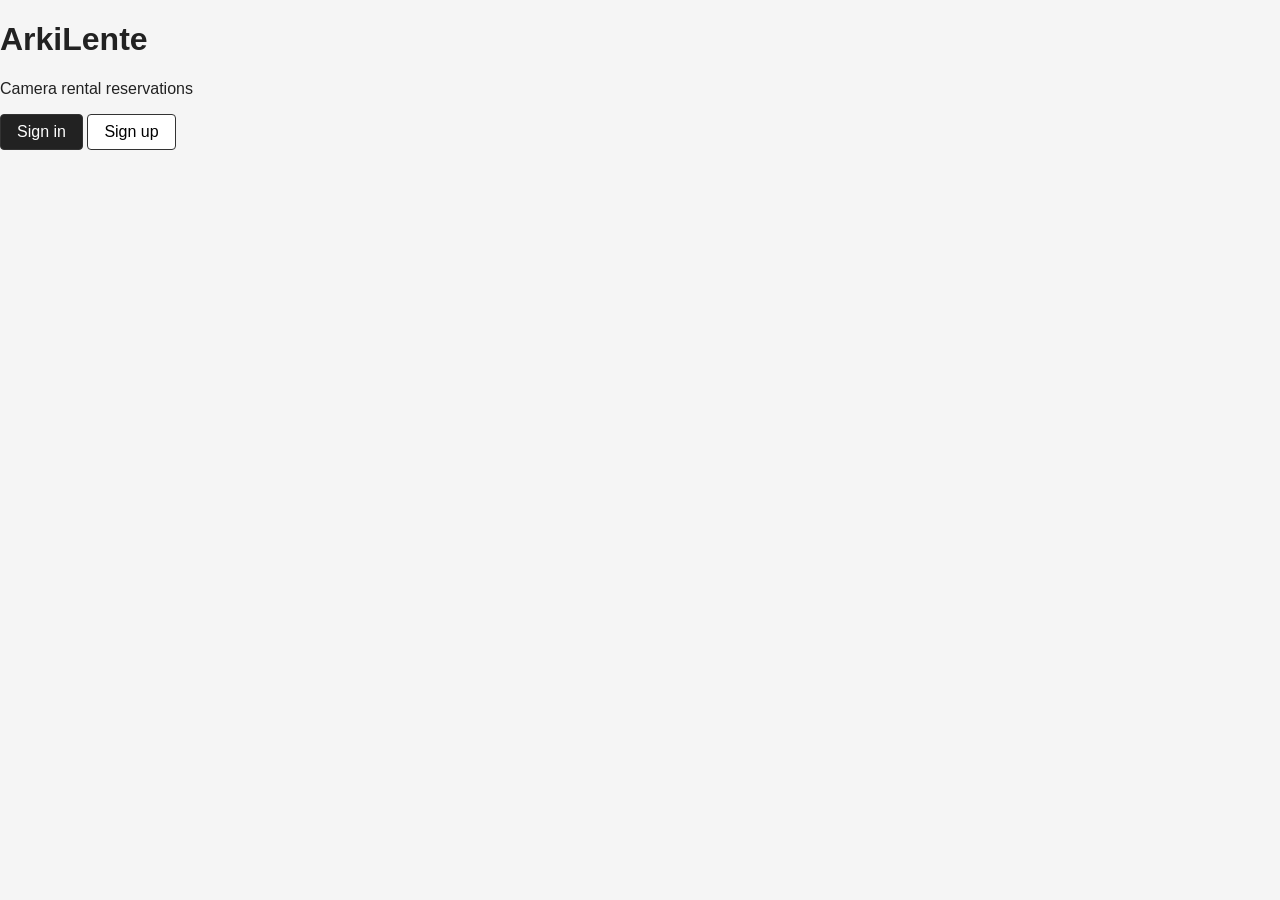
==== index.html @ e65f464d "add reservation form" ====
<!DOCTYPE html>
<html lang="en">
<head>
    <meta charset="UTF-8">
    <meta name="viewport" content="width=device-width, initial-scale=1.0">
    <title>ArkiLente</title>
    <link rel="stylesheet" href="shared/global.css">
    <link rel="stylesheet" href="login/style.css">
    <script src="shared/data.js" defer></script>
    <script src="shared/ui.js" defer></script>
    <script src="login/script.js"></script>
</head>
<body>
    <main class="landing">
        <h1 class="brand">ArkiLente</h1>
        <p class="tagline">Camera rental reservations</p>
        <div class="landing-buttons">
            <button type="button" id="openSignIn" class="btn-primary">Sign in</button>
            <button type="button" id="openSignUp">Sign up</button>
        </div>
    </main>

    <div id="signUpModal" class="modal hidden">
        <div class="modal-box">
            <button type="button" class="modal-x" id="closeSignUp" aria-label="Close">&times;</button>
            <h2>Sign up</h2>
            <form action="signUpForm" novalidate>
                <label for="signUpEmail">Email</label>
                <input type="email" id="signUpEmail" autocomplete="email">
                <div id="signUpEmailError" class="errors"></div>

                <label for="signUpPassword">Password</label>
                <input type="password" id="signUpPassword" autocomplete="new-password">
                <div id="signUpPasswordError" class="errors"></div>

                <label for="signUpConfirm">Confirm Password</label>
                <input type="password" id="signUpConfirm" autocomplete="new-password">
                <div id="signUpConfirmError" class="errors"></div>

                <div class="modal-actions">
                    <button type="submit" id="signUpBtn" class="btn-primary">Sign up</button>
                </div>
            </form>
            <p class="switch-text">Already have an account? <a href="#" id="toSignIn">Sign in</a></p>
        </div>
    </div>

    <div id="signInModal" class="modal hidden">
        <div class="modal-box">
            <button type="button" class="modal-x" id="closeSignIn" aria-label="Close">&times;</button>
            <h2>Sign up</h2>
            <form id="signInForm" novalidate>
                <label for="signInEmail">Email</label>
                <input type="email" id="signInEmail" autocomplete="email">
                <div id="signInEmailError" class="errors"></div>

                <label for="signInPassword">Password</label>
                <input type="password" id="signInPassword" autocomplete="current-password">
                <div id="signInPasswordError" class="errors"></div>

                <div>
                    <button type="submit" id="signInBtn" class="btn-primary">Sign in</button>
                </div>
            </form>
            <p class="switch-text">No account yet? <a href="#" id="toSignUp">Sign up</a></p>
        </div>
    </div>
</body>
</html>
---- shared/global.css ----
* {
  box-sizing: border-box;
}

body {
  margin: 0;
  font-family: Arial, Helvetica, sans-serif;
  color: #222;
  background: #f5f5f5;
}

button {
  padding: 8px 16px;
  border: 1px solid #333;
  background: #fff;
  border-radius: 4px;
  cursor: pointer;
  font-size: 1rem;
}

button:hover {
  background: #eee;
}

.btn-primary {
  background: #222;
  color: #fff;
}

.btn-primary:hover {
  background: #444;
}

.btn-danger {
  background: #b00020;
  border-color: #b00020;
  color: #fff;
}

.btn-danger:hover {
  background: #8e001a;
}

label {
  display: block;
  margin-top: 12px;
  font-weight: bold;
}

input {
  display: block;
  width: 100%;
  padding: 8px;
  margin-top: 4px;
  font-size: 1rem;
  border: 1px solid #999;
  border-radius: 4px;
}

.errors {
  margin: 4px 0 0;
  color: #b00020;
  font-size: 0.85rem;
}

.errors ul {
  margin: 4px 0 0;
  padding-left: 18px;
}

.hidden {
  display: none !important;
}

/* ---------- Modals ---------- */
.modal {
  position: fixed;
  inset: 0;
  background: rgba(0, 0, 0, 0.5);
  display: flex;
  align-items: center;
  justify-content: center;
  z-index: 100;
}

.modal.top {
  z-index: 200;
}

.modal-box {
  position: relative;
  width: 90%;
  max-width: 400px;
  max-height: 90vh;
  overflow-y: auto;
  padding: 24px;
  background: #fff;
  border-radius: 8px;
}

.modal-box h2 {
  margin-top: 0;
}

.modal-x {
  position: absolute;
  top: 8px;
  right: 8px;
  padding: 2px 10px;
  border: none;
  font-size: 1.4rem;
  line-height: 1.2;
}

.modal-actions {
  display: flex;
  gap: 8px;
  margin-top: 20px;
}
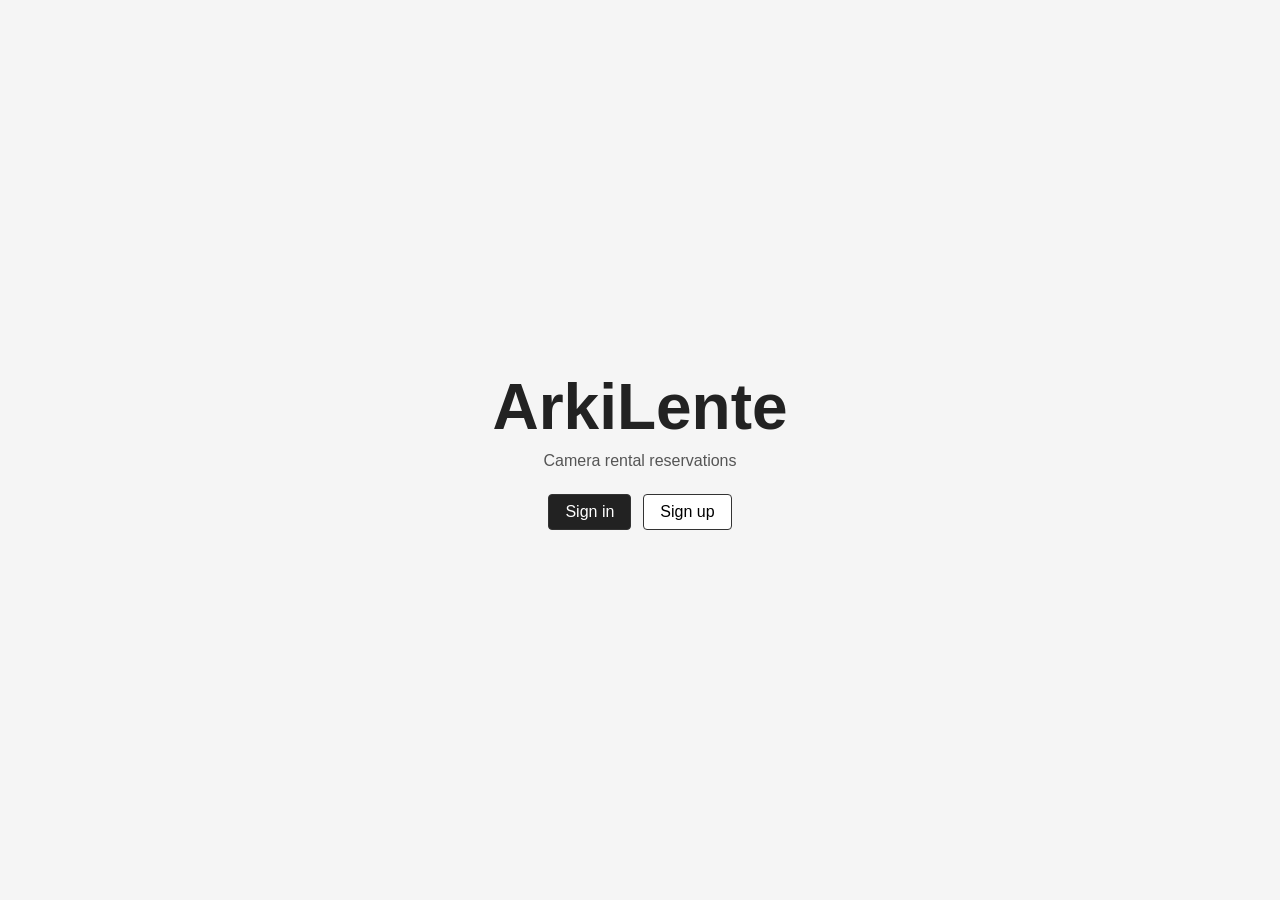
==== commit 13847efe: "Add reservation logic, user sign in and minor changes" ====
--- a/index.html
+++ b/index.html
@@ -8,7 +8,7 @@
     <link rel="stylesheet" href="login/style.css">
     <script src="shared/data.js" defer></script>
     <script src="shared/ui.js" defer></script>
-    <script src="login/script.js"></script>
+    <script src="login/script.js" defer></script>
 </head>
 <body>
     <main class="landing">
@@ -24,10 +24,18 @@
         <div class="modal-box">
             <button type="button" class="modal-x" id="closeSignUp" aria-label="Close">&times;</button>
             <h2>Sign up</h2>
-            <form action="signUpForm" novalidate>
+            <form id="signUpForm" novalidate>
+                <label for="signUpName">Full name</label>
+                <input type="text" id="signUpName" autocomplete="name">
+                <div id="signUpNameError" class="errors"></div>
+
                 <label for="signUpEmail">Email</label>
                 <input type="email" id="signUpEmail" autocomplete="email">
                 <div id="signUpEmailError" class="errors"></div>
+
+                <label for="signUpContact">Contact number</label>
+                <input type="tel" id="signUpContact" placeholder="09123456789" autocomplete="tel">
+                <div id="signUpContactError" class="errors"></div>
 
                 <label for="signUpPassword">Password</label>
                 <input type="password" id="signUpPassword" autocomplete="new-password">
@@ -36,6 +44,12 @@
                 <label for="signUpConfirm">Confirm Password</label>
                 <input type="password" id="signUpConfirm" autocomplete="new-password">
                 <div id="signUpConfirmError" class="errors"></div>
+
+                <div class="terms-row">
+                    <input type="checkbox" id="signUpTerms">
+                    <label for="signUpTerms">I agree to the Terms and Agreement</label>
+                </div>
+                <div id="signUpTermsError" class="errors"></div>
 
                 <div class="modal-actions">
                     <button type="submit" id="signUpBtn" class="btn-primary">Sign up</button>
@@ -48,7 +62,7 @@
     <div id="signInModal" class="modal hidden">
         <div class="modal-box">
             <button type="button" class="modal-x" id="closeSignIn" aria-label="Close">&times;</button>
-            <h2>Sign up</h2>
+            <h2>Sign in</h2>
             <form id="signInForm" novalidate>
                 <label for="signInEmail">Email</label>
                 <input type="email" id="signInEmail" autocomplete="email">
--- a/login/style.css
+++ b/login/style.css
@@ -0,0 +1,46 @@
+.landing {
+  min-height: 100vh;
+  display: flex;
+  flex-direction: column;
+  align-items: center;
+  justify-content: center;
+  text-align: center;
+  padding: 16px;
+}
+
+.brand {
+  margin: 0;
+  font-size: 4rem;
+}
+
+.tagline {
+  margin: 8px 0 24px;
+  color: #555;
+}
+
+.landing-buttons {
+  display: flex;
+  gap: 12px;
+}
+
+.switch-text {
+  margin: 16px 0 0;
+  font-size: 0.9rem;
+}
+
+.terms-row {
+  display: flex;
+  align-items: center;
+  gap: 8px;
+  margin-top: 12px;
+}
+
+.terms-row input {
+  width: auto;
+  margin: 0;
+}
+
+.terms-row label {
+  margin: 0;
+  font-weight: normal;
+}
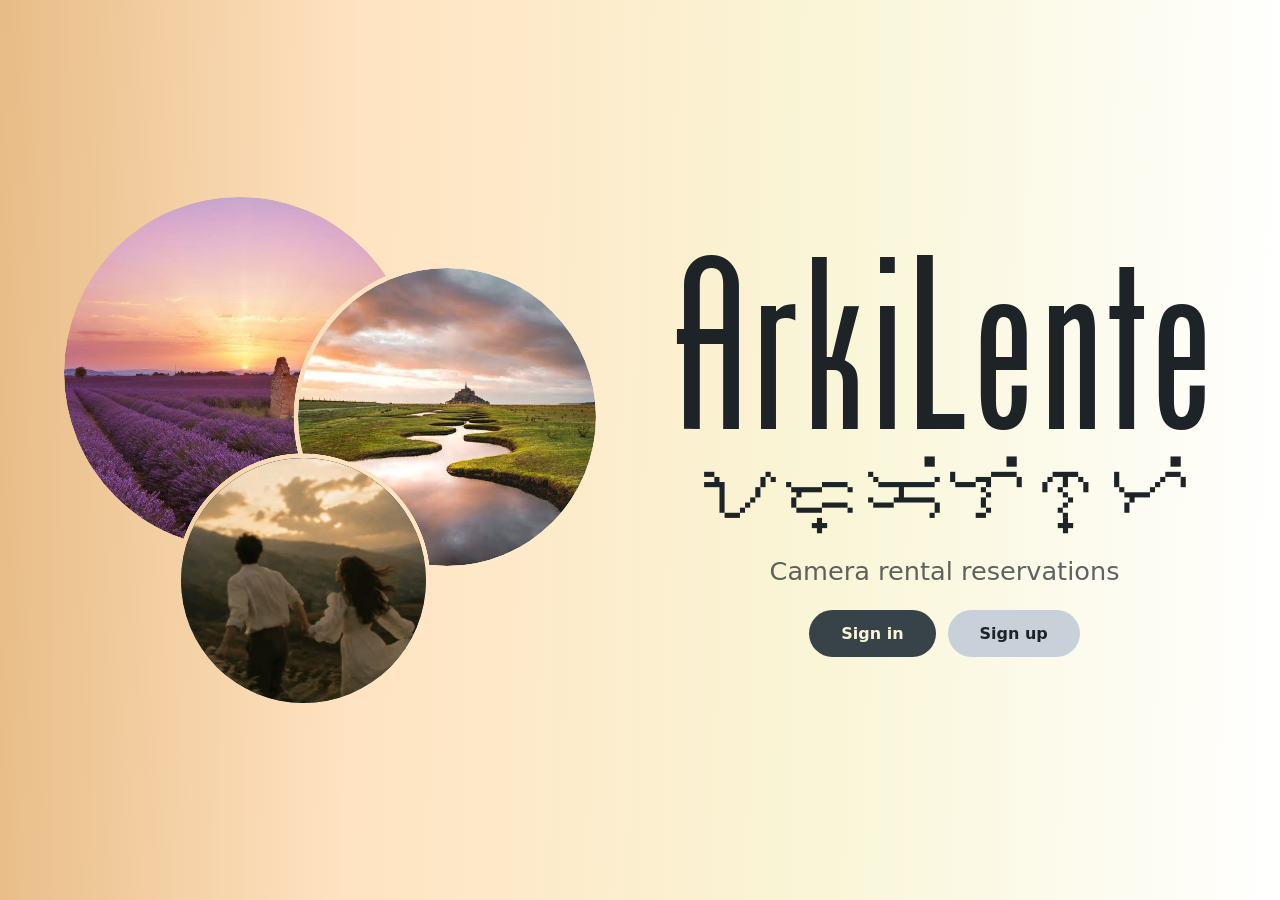
==== commit c32f3da8: "style landing page" ====
--- a/index.html
+++ b/index.html
@@ -12,11 +12,20 @@
 </head>
 <body>
     <main class="landing">
-        <h1 class="brand">ArkiLente</h1>
-        <p class="tagline">Camera rental reservations</p>
-        <div class="landing-buttons">
-            <button type="button" id="openSignIn" class="btn-primary">Sign in</button>
-            <button type="button" id="openSignUp">Sign up</button>
+        <div class="landing-art" aria-hidden="true">
+            <div class="circle circle-1"><img src="shared/circles/Circle1.jpg" alt="" onerror="this.remove()"></div>
+            <div class="circle circle-2"><img src="shared/circles/Circle2.jpg" alt="" onerror="this.remove()"></div>
+            <div class="circle circle-3"><img src="shared/circles/Circle3.jpg" alt="" onerror="this.remove()"></div>
+        </div>
+
+        <div class="landing-content">
+            <h1 class="brand">ArkiLente</h1>
+            <p class="baybayin" lang="tl-Tglg">ᜀᜇ᜔ᜃᜒᜎᜒᜈ᜔ᜆᜒ</p>
+            <p class="tagline">Camera rental reservations</p>
+            <div class="landing-buttons">
+                <button type="button" id="openSignIn" class="btn-primary">Sign in</button>
+                <button type="button" id="openSignUp">Sign up</button>
+            </div>
         </div>
     </main>
 
--- a/shared/global.css
+++ b/shared/global.css
@@ -2,6 +2,10 @@
   box-sizing: border-box;
 }
 
+html:has(.modal:not(.hidden)) {
+  scrollbar-gutter: auto;
+  overflow: hidden; 
+}
 body {
   margin: 0;
   font-family: Arial, Helvetica, sans-serif;
@@ -76,7 +80,11 @@
 .modal {
   position: fixed;
   inset: 0;
-  background: rgba(0, 0, 0, 0.5);
+  background: rgba(249, 246, 215, 0.65);
+  border-radius: 16px;
+  box-shadow: 0 4px 30px rgba(0, 0, 0, 0.1);
+  backdrop-filter: blur(10.2px);
+  -webkit-backdrop-filter: blur(10.2px);
   display: flex;
   align-items: center;
   justify-content: center;
@@ -94,7 +102,7 @@
   max-height: 90vh;
   overflow-y: auto;
   padding: 24px;
-  background: #fff;
+  background: #fffef3;
   border-radius: 8px;
 }
 
--- a/login/style.css
+++ b/login/style.css
@@ -1,26 +1,145 @@
+@font-face {
+  font-family: "Phenix American";
+  src: local("Phenix American"), url("../shared/fonts/PhenixAmerican.ttf") format("truetype");
+  font-display: swap;
+}
+
+:root {
+  --cream: #f9f6d7;
+  --sand: #e8bc86;
+  --slate: #384349;
+  --mist: #c8d1d9;
+  --ink: #1d2327;
+}
+
+body {
+  background: linear-gradient(271deg,rgba(255, 255, 255, 1) 0%, rgba(249, 246, 215, 1) 35%, rgba(255, 227, 194, 1) 72%, rgba(232, 188, 134, 1) 100%);
+  color: var(--ink);
+  font-family: "Segoe UI", system-ui, sans-serif;
+}
+
 .landing {
   min-height: 100vh;
   display: flex;
-  flex-direction: column;
   align-items: center;
   justify-content: center;
+  gap: clamp(32px, 6vw, 96px);
+  padding: 32px clamp(16px, 5vw, 80px);
+}
+
+.landing-art {
+  --gap: 0.8cqw;                 
+  container-type: inline-size;   
+  position: relative;
+  flex: 0 1 700px;
+  aspect-ratio: 1 / 0.95;
+  min-width: 0;
+}
+
+.circle {
+  position: absolute;
+  border-radius: 50%;
+  overflow: hidden;
+  width: var(--s);
+  aspect-ratio: 1;
+  left: var(--x);
+  top: var(--y);
+}
+
+.circle img {
+  width: 100%;
+  height: 100%;
+  object-fit: cover;
+  display: block;
+  border-radius: 50%;
+}
+
+/* placeholders for the landing art*/
+.circle-1 {
+  --s: 66cqw; --x: 0cqw; --y: 0cqw;
+  background: var(--sand); z-index: 1;
+  -webkit-mask-image:
+    radial-gradient(circle at 72cqw 41.3cqw, transparent calc(28cqw + var(--gap)), #000 calc(28cqw + var(--gap) + .5px)),
+    radial-gradient(circle at 45cqw 72cqw,   transparent calc(23cqw + var(--gap)), #000 calc(23cqw + var(--gap) + .5px));
+  mask-image:
+    radial-gradient(circle at 72cqw 41.3cqw, transparent calc(28cqw + var(--gap)), #000 calc(28cqw + var(--gap) + .5px)),
+    radial-gradient(circle at 45cqw 72cqw,   transparent calc(23cqw + var(--gap)), #000 calc(23cqw + var(--gap) + .5px));
+  -webkit-mask-composite: source-in;
+  mask-composite: intersect;
+}
+
+.circle-2 {
+  --s: 56cqw; --x: 44cqw; --y: 13.3cqw;
+  background: var(--mist); z-index: 2;
+  -webkit-mask-image: radial-gradient(circle at 1cqw 58.7cqw, transparent calc(23cqw + var(--gap)), #000 calc(23cqw + var(--gap) + .5px));
+  mask-image:         radial-gradient(circle at 1cqw 58.7cqw, transparent calc(23cqw + var(--gap)), #000 calc(23cqw + var(--gap) + .5px));
+}
+
+.circle-3 {
+  --s: 46cqw; --x: 22cqw; --y: 49cqw;
+  background: var(--slate); z-index: 3;
+}
+
+.landing-content {
+  flex: 0 1 auto;
   text-align: center;
-  padding: 16px;
 }
 
 .brand {
-  margin: 0;
-  font-size: 4rem;
+  margin: 0px;
+  font-family: "Phenix American", "Bebas Neue", Impact, "Arial Narrow", sans-serif;
+  font-weight: 500;
+  font-size: clamp(7rem, 18vw, 16rem);
+  line-height: 0.9;
+  color: var(--ink);
+}
+
+.baybayin {
+  margin: 0 0 16px;
+  line-height: 1.1;
+  font-family:"Noto Sans Tagalog", "Segoe UI Historic", sans-serif;
+  font-size: clamp(3.2rem, 6.4vw, 5.2rem);
+  color: var(--ink);
 }
 
 .tagline {
-  margin: 8px 0 24px;
-  color: #555;
+  margin: 0 0 24px;
+  font-family:"Segoe UI", system-ui, sans-serif;
+  font-size: clamp(1rem, 2vw, 1.6rem);
+  color: var(--ink);
+  opacity: 0.7;
 }
 
 .landing-buttons {
   display: flex;
+  justify-content: center;
   gap: 12px;
+}
+
+.landing-buttons button {
+  font-family:"Segoe UI", system-ui, sans-serif;
+  font-weight: 700;
+  font-size: 1rem;
+  padding: 14px 32px;
+  border: 0;
+  border-radius: 999px;
+  cursor: pointer;
+  background: var(--mist);
+  color: var(--ink);
+  transition: transform 0.15s ease, filter 0.15s ease;
+}
+
+.landing-buttons button.btn-primary {
+  background: var(--slate);
+  color: var(--cream);
+}
+
+.landing-buttons button:hover { transform: translateY(-1px); filter: brightness(1.06); }
+.landing-buttons button:focus-visible { outline: 3px solid var(--sand); outline-offset: 2px; }
+
+@media (max-width: 800px) {
+  .landing { flex-direction: column; justify-content: center; gap: 24px; }
+  .landing-art { flex: none; width: min(100%, 420px); }
 }
 
 .switch-text {
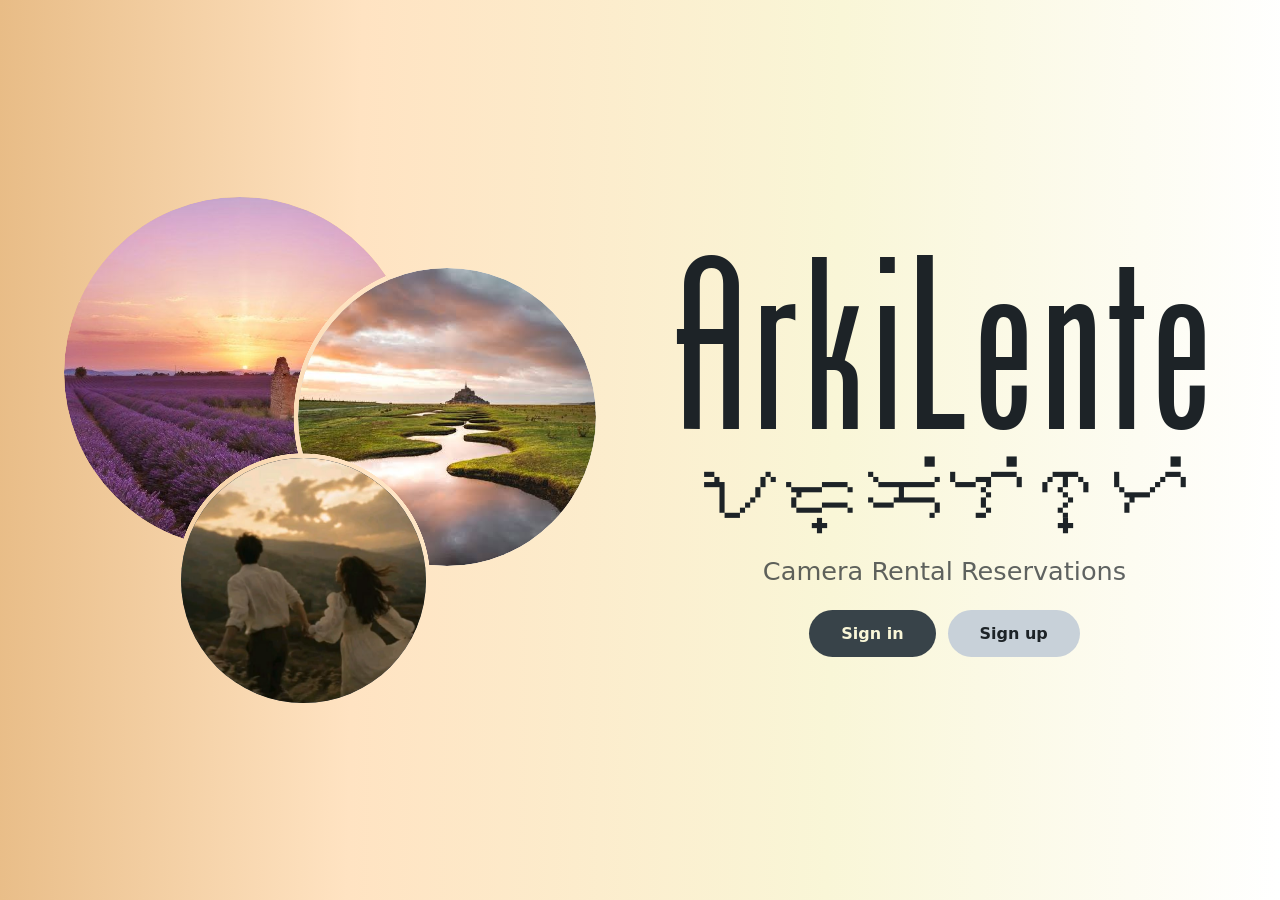
==== commit 12b88fc8: "fix layout" ====
--- a/index.html
+++ b/index.html
@@ -21,7 +21,7 @@
         <div class="landing-content">
             <h1 class="brand">ArkiLente</h1>
             <p class="baybayin" lang="tl-Tglg">ᜀᜇ᜔ᜃᜒᜎᜒᜈ᜔ᜆᜒ</p>
-            <p class="tagline">Camera rental reservations</p>
+            <p class="tagline">Camera Rental Reservations</p>
             <div class="landing-buttons">
                 <button type="button" id="openSignIn" class="btn-primary">Sign in</button>
                 <button type="button" id="openSignUp">Sign up</button>
@@ -35,23 +35,23 @@
             <h2>Sign up</h2>
             <form id="signUpForm" novalidate>
                 <label for="signUpName">Full name</label>
-                <input type="text" id="signUpName" autocomplete="name">
+                <input type="text" id="signUpName" autocomplete="name" placeholder="Enter your name">
                 <div id="signUpNameError" class="errors"></div>
 
                 <label for="signUpEmail">Email</label>
-                <input type="email" id="signUpEmail" autocomplete="email">
+                <input type="email" id="signUpEmail" autocomplete="email" placeholder="user@email.com">
                 <div id="signUpEmailError" class="errors"></div>
 
                 <label for="signUpContact">Contact number</label>
-                <input type="tel" id="signUpContact" placeholder="09123456789" autocomplete="tel">
+                <input type="tel" id="signUpContact" autocomplete="tel" placeholder="09123456789 or +6391234567" >
                 <div id="signUpContactError" class="errors"></div>
 
                 <label for="signUpPassword">Password</label>
-                <input type="password" id="signUpPassword" autocomplete="new-password">
+                <input type="password" id="signUpPassword" autocomplete="new-password" placeholder="Enter your password">
                 <div id="signUpPasswordError" class="errors"></div>
 
                 <label for="signUpConfirm">Confirm Password</label>
-                <input type="password" id="signUpConfirm" autocomplete="new-password">
+                <input type="password" id="signUpConfirm" autocomplete="new-password" placeholder="Confirm your password">
                 <div id="signUpConfirmError" class="errors"></div>
 
                 <div class="terms-row">
@@ -74,11 +74,11 @@
             <h2>Sign in</h2>
             <form id="signInForm" novalidate>
                 <label for="signInEmail">Email</label>
-                <input type="email" id="signInEmail" autocomplete="email">
+                <input type="email" id="signInEmail" autocomplete="email" placeholder="user@email.com">
                 <div id="signInEmailError" class="errors"></div>
 
                 <label for="signInPassword">Password</label>
-                <input type="password" id="signInPassword" autocomplete="current-password">
+                <input type="password" id="signInPassword" autocomplete="current-password" placeholder="Enter your password">
                 <div id="signInPasswordError" class="errors"></div>
 
                 <div>
--- a/shared/global.css
+++ b/shared/global.css
@@ -81,7 +81,6 @@
   position: fixed;
   inset: 0;
   background: rgba(249, 246, 215, 0.65);
-  border-radius: 16px;
   box-shadow: 0 4px 30px rgba(0, 0, 0, 0.1);
   backdrop-filter: blur(10.2px);
   -webkit-backdrop-filter: blur(10.2px);
@@ -102,7 +101,7 @@
   max-height: 90vh;
   overflow-y: auto;
   padding: 24px;
-  background: #fffef3;
+  background: #fffef6;
   border-radius: 8px;
 }
 
--- a/login/style.css
+++ b/login/style.css
@@ -162,4 +162,226 @@
 .terms-row label {
   margin: 0;
   font-weight: normal;
-}+}
+
+/* =========================================================
+   Sign in / Sign up modals (same look as the reservation form)
+   ========================================================= */
+#signInModal,
+#signUpModal {
+  --navy-900: #0d1b2a;
+  --navy-800: #1b263b;
+  --steel: #415a77;
+  --sage: #778d7a;
+  --tan: #d4c4a8;
+  --ivory: #f4f1de;
+  --err: #f4a99c;
+}
+
+#signInModal .modal-box,
+#signUpModal .modal-box {
+  max-width: 420px;
+  max-height: 94vh;
+  padding: 26px 28px 22px;
+  border-radius: 28px;
+  background:
+    radial-gradient(120% 60% at 100% 0%, rgba(65, 90, 119, 0.45), transparent 60%),
+    linear-gradient(180deg, var(--navy-800) 0%, var(--navy-900) 100%);
+  color: var(--ivory);
+  box-shadow: 0 24px 60px rgba(13, 27, 42, 0.4);
+  scrollbar-width: thin;
+  scrollbar-color: var(--steel) transparent;
+}
+
+#signInModal .modal-box h2,
+#signUpModal .modal-box h2 {
+  margin: 0 0 14px;
+  font-family: "Phenix American", "Bebas Neue", Impact, "Arial Narrow", sans-serif;
+  font-weight: 500;
+  font-size: 2.3rem;
+  line-height: 1;
+  color: var(--ivory);
+}
+
+/* Close button */
+#signInModal .modal-x,
+#signUpModal .modal-x {
+  top: 14px;
+  right: 14px;
+  width: 34px;
+  height: 34px;
+  padding: 0;
+  display: grid;
+  place-items: center;
+  border: 1px solid rgba(244, 241, 222, 0.22);
+  border-radius: 50%;
+  background: transparent;
+  color: var(--tan);
+  font-size: 1.3rem;
+  line-height: 1;
+  transition: background 0.15s ease, color 0.15s ease;
+}
+
+#signInModal .modal-x:hover,
+#signUpModal .modal-x:hover {
+  background: rgba(244, 241, 222, 0.1);
+  color: var(--ivory);
+}
+
+/* Labels */
+#signInModal label,
+#signUpModal label {
+  display: block;
+  margin: clamp(6px, 1.4vh, 12px) 0 4px 14px;
+  font-size: 0.7rem;
+  font-weight: 700;
+  letter-spacing: 0.1em;
+  text-transform: uppercase;
+  color: #fff;
+}
+
+/* Inputs */
+#signInModal input:not([type="checkbox"]),
+#signUpModal input:not([type="checkbox"]) {
+  display: block;
+  width: 100%;
+  height: clamp(36px, 5.4vh, 42px);
+  margin: 0;
+  padding: 0 14px;
+  border: 1px solid rgba(244, 241, 222, 0.16);
+  border-radius: 999px;
+  background: rgba(244, 241, 222, 0.07);
+  color: var(--ivory);
+  font: inherit;
+  font-size: 0.92rem;
+  color-scheme: dark;
+  transition: border-color 0.15s ease, background 0.15s ease;
+}
+
+#signInModal input::placeholder,
+#signUpModal input::placeholder {
+  color: rgba(244, 241, 222, 0.38);
+}
+
+#signInModal input:not([type="checkbox"]):hover,
+#signUpModal input:not([type="checkbox"]):hover {
+  border-color: rgba(244, 241, 222, 0.32);
+}
+
+#signInModal input:not([type="checkbox"]):focus,
+#signUpModal input:not([type="checkbox"]):focus {
+  outline: none;
+  border-color: var(--sand);
+  background: rgba(244, 241, 222, 0.12);
+  box-shadow: 0 0 0 3px rgba(232, 188, 134, 0.22);
+}
+
+/* Browser autofill would otherwise paint the field white */
+#signInModal input:-webkit-autofill,
+#signUpModal input:-webkit-autofill {
+  -webkit-text-fill-color: var(--ivory);
+  box-shadow: 0 0 0 100px #23304a inset;
+  caret-color: var(--ivory);
+}
+
+/* Errors take no space until there is something to show */
+#signInModal .errors,
+#signUpModal .errors {
+  margin: 3px 0 0 14px;
+  color: var(--err);
+  font-size: 0.72rem;
+  line-height: 1.25;
+}
+
+#signInModal .errors:empty,
+#signUpModal .errors:empty {
+  display: none;
+}
+
+/* Terms checkbox */
+#signUpModal .terms-row {
+  margin-top: 14px;
+  gap: 10px;
+}
+
+#signUpModal .terms-row label {
+  margin: 0;
+  font-size: 0.8rem;
+  font-weight: 500;
+  letter-spacing: 0.01em;
+  text-transform: none;
+  color: #fff;
+}
+
+#signUpModal .terms-row input[type="checkbox"] {
+  width: 18px;
+  height: 18px;
+  margin: 0;
+  accent-color: var(--sand);
+  cursor: pointer;
+}
+
+#signUpModal .terms-row + .errors {
+  margin-left: 0;
+}
+
+/* Submit buttons: cream pill, same as the reservation form */
+#signInModal .modal-actions,
+#signUpModal .modal-actions {
+  margin-top: 18px;
+}
+
+#signInForm > div:not(.errors) {
+  margin-top: 20px;
+}
+
+#signInModal button[type="submit"],
+#signUpModal button[type="submit"] {
+  display: block;
+  flex: 1;
+  width: 100%;
+  height: 46px;
+  padding: 0 20px;
+  border: 0;
+  border-radius: 999px;
+  background: var(--ivory);
+  color: var(--navy-900);
+  font-size: 0.95rem;
+  font-weight: 700;
+  letter-spacing: 0.02em;
+  transition: transform 0.15s ease, background 0.15s ease;
+}
+
+#signInModal button[type="submit"]:hover,
+#signUpModal button[type="submit"]:hover {
+  background: var(--tan);
+  transform: translateY(-1px);
+}
+
+#signInModal button:focus-visible,
+#signUpModal button:focus-visible {
+  outline: 3px solid var(--sand);
+  outline-offset: 2px;
+}
+
+/* "Already have an account?" line */
+#signInModal .switch-text,
+#signUpModal .switch-text {
+  margin: 16px 0 0;
+  text-align: center;
+  font-size: 0.85rem;
+  color: rgba(244, 241, 222, 0.8);
+}
+
+#signInModal .switch-text a,
+#signUpModal .switch-text a {
+  color: var(--sand);
+  font-weight: 700;
+  text-decoration: none;
+  border-bottom: 1px solid transparent;
+}
+
+#signInModal .switch-text a:hover,
+#signUpModal .switch-text a:hover {
+  border-bottom-color: var(--sand);
+}
